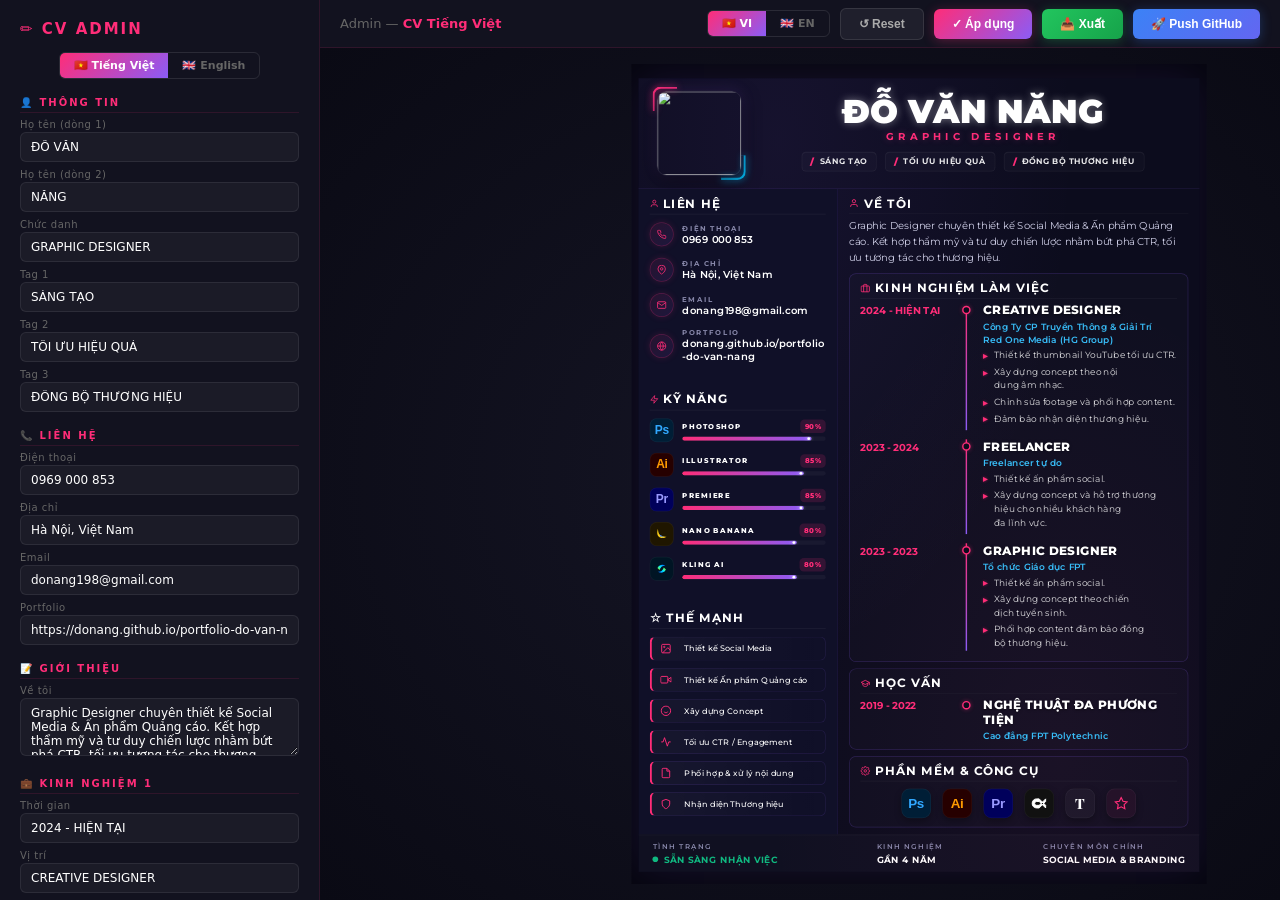
==== CV-Admin/index.html @ dd550625 "Add GitHub Direct Push" ====
<!DOCTYPE html>
<html lang="vi">
<head>
<meta charset="UTF-8">
<meta name="viewport" content="width=device-width,initial-scale=1">
<title>CV Admin</title>
<style>
*{margin:0;padding:0;box-sizing:border-box}
:root{--pk:#ff2d78;--bg:#0a0a14;--card:#12121f;--bdr:rgba(255,45,120,.12)}
body{background:var(--bg);font-family:'Segoe UI',system-ui,sans-serif;color:#e0e0e0;overflow:hidden;height:100vh}

/* === DESKTOP LAYOUT === */
.app{display:flex;height:100vh}
.panel{width:320px;background:var(--card);padding:20px;overflow-y:auto;border-right:1px solid var(--bdr);flex-shrink:0}
.right-side{flex:1;display:flex;flex-direction:column;overflow:hidden}
.toolbar{height:48px;background:var(--card);display:flex;align-items:center;padding:0 20px;gap:10px;border-bottom:1px solid var(--bdr)}
.toolbar .t{font-size:13px;color:#666;flex:1}.toolbar b{color:var(--pk)}
.preview{flex:1;overflow:hidden;display:flex;justify-content:center;align-items:flex-start;padding:16px;background:radial-gradient(ellipse,#151525,var(--bg))}

/* === FORM === */
.panel h2{font-size:15px;color:var(--pk);margin:0 0 14px;letter-spacing:2px}
.panel h3{font-size:10px;color:var(--pk);margin:18px 0 6px;letter-spacing:2px;padding-bottom:4px;border-bottom:1px solid var(--bdr)}
.f{margin-bottom:7px}
.f label{display:block;font-size:10px;color:#666;margin-bottom:2px;letter-spacing:.5px}
.f input,.f textarea{width:100%;background:rgba(255,255,255,.04);border:1px solid rgba(255,255,255,.08);color:#fff;padding:7px 10px;border-radius:6px;font-size:12px;font-family:inherit;transition:border .2s}
.f textarea{resize:vertical;min-height:44px}
.f input:focus,.f textarea:focus{border-color:var(--pk);outline:none;box-shadow:0 0 8px rgba(255,45,120,.12)}

/* === BUTTONS === */
.btn{padding:8px 18px;border:none;border-radius:6px;font-size:12px;cursor:pointer;font-weight:600}
.btn-go{background:linear-gradient(135deg,#ff2d78,#8b5cf6);color:#fff;box-shadow:0 2px 12px rgba(255,45,120,.3)}
.btn-go:hover{opacity:.9}
.btn-rs{background:rgba(255,255,255,.06);color:#aaa;border:1px solid rgba(255,255,255,.1)}
.btn-dl{background:linear-gradient(135deg,#22c55e,#16a34a);color:#fff;box-shadow:0 2px 12px rgba(34,197,94,.3)}
.btn-dl:hover{opacity:.9}
.btn-push{background:linear-gradient(135deg,#3b82f6,#6366f1);color:#fff;box-shadow:0 2px 12px rgba(59,130,246,.3)}
.btn-push:hover{opacity:.9}
.lang-tog{display:flex;border-radius:6px;overflow:hidden;border:1px solid rgba(255,255,255,.1)}
.lang-tog button{padding:6px 14px;border:none;font-size:11px;font-weight:700;cursor:pointer;background:transparent;color:#666;font-family:inherit;transition:all .2s}
.lang-tog button.on{background:linear-gradient(135deg,#ff2d78,#8b5cf6);color:#fff}

/* === CV FRAME === */
.cv-wrap{width:814px;transform-origin:top center}
.cv-frame{width:814px;height:1160px;border:none;display:block;overflow:hidden}

/* === TOAST === */
.toast{position:fixed;bottom:20px;left:50%;transform:translateX(-50%) translateY(80px);background:#22c55e;color:#fff;padding:10px 24px;border-radius:8px;font-size:13px;font-weight:600;z-index:200;transition:transform .3s}
.toast.show{transform:translateX(-50%) translateY(0)}
.toast.warn{background:linear-gradient(135deg,#f59e0b,#d97706)}
.modal-overlay{display:none;position:fixed;inset:0;background:rgba(0,0,0,.6);z-index:300;justify-content:center;align-items:center}
.modal-overlay.show{display:flex}
.modal-box{background:#1a1a2e;border:1px solid var(--bdr);border-radius:12px;padding:24px;max-width:320px;width:90%;text-align:center}
.modal-box p{font-size:14px;color:#ccc;margin-bottom:16px;line-height:1.5}
.modal-box button{padding:10px 28px;border:none;border-radius:8px;background:linear-gradient(135deg,#ff2d78,#8b5cf6);color:#fff;font-size:13px;font-weight:600;cursor:pointer}

/* === MOBILE === */
.mob-bar{display:none;height:56px;background:rgba(18,18,31,.85);backdrop-filter:blur(16px);-webkit-backdrop-filter:blur(16px);border-bottom:1px solid rgba(255,45,120,.08);position:sticky;top:0;z-index:50;padding:0 4px;gap:4px}
.mob-bar button{flex:1;border:none;background:none;color:#555;font-size:13px;font-weight:700;cursor:pointer;font-family:inherit;height:100%;letter-spacing:.5px;transition:color .25s;position:relative}
.mob-bar button.on{color:#fff}
.mob-bar button.on::after{content:'';position:absolute;bottom:0;left:16%;width:68%;height:3px;background:linear-gradient(90deg,#ff2d78,#8b5cf6);border-radius:3px 3px 0 0;animation:slideIn .3s ease}
@keyframes slideIn{from{transform:scaleX(0)}to{transform:scaleX(1)}}
.fab{display:none;position:fixed;bottom:24px;right:20px;z-index:99;padding:14px 28px;border:none;border-radius:16px;background:linear-gradient(135deg,#ff2d78,#8b5cf6);color:#fff;font-size:14px;font-weight:700;cursor:pointer;box-shadow:0 4px 24px rgba(255,45,120,.35),0 0 40px rgba(139,92,246,.15);transition:transform .2s}
.fab:active{transform:scale(.95)}
@keyframes fabPulse{0%,100%{box-shadow:0 4px 24px rgba(255,45,120,.35)}50%{box-shadow:0 4px 32px rgba(255,45,120,.5),0 0 50px rgba(139,92,246,.2)}}

@media(max-width:900px){
  body{overflow:auto;height:auto}
  .app{flex-direction:column;height:auto;min-height:100vh}
  .panel{width:100%;border-right:none;border-bottom:none;padding:20px 16px}
  .panel h2{text-align:center;font-size:16px}
  .right-side{min-height:auto}
  .toolbar{display:none}
  .mob-bar{display:flex}
  .fab{display:block;animation:fabPulse 3s infinite}
  .preview{padding:8px;overflow-x:hidden;display:block}
  .cv-wrap{transform-origin:top left}
  .panel.hide{display:none}
  .right-side.hide{display:none}
  .f input,.f textarea{padding:10px 12px;font-size:13px;border-radius:8px;background:rgba(255,255,255,.06)}
  .panel h3{font-size:11px;margin:16px 0 8px;padding-bottom:6px}
}
</style>
</head>
<body>

<div class="mob-bar">
  <button class="on" onclick="mobTab('edit',this)">✏️ Chỉnh sửa</button>
  <button onclick="mobTab('preview',this)">👁️ Xem trước</button>
</div>

<div class="app">
<div class="panel" id="panelEl">
<h2>✏️ CV ADMIN</h2>
<div style="display:flex;justify-content:center;margin-bottom:14px">
<div class="lang-tog">
  <button class="on" onclick="switchLang('vi',this)">🇻🇳 Tiếng Việt</button>
  <button onclick="switchLang('en',this)">🇬🇧 English</button>
</div>
</div>

<h3>👤 THÔNG TIN</h3>
<div class="f"><label>Họ tên (dòng 1)</label><input id="fname" value="ĐỖ VĂN"></div>
<div class="f"><label>Họ tên (dòng 2)</label><input id="lname" value="NĂNG"></div>
<div class="f"><label>Chức danh</label><input id="role" value="GRAPHIC DESIGNER"></div>
<div class="f"><label>Tag 1</label><input id="tag1" value="SÁNG TẠO"></div>
<div class="f"><label>Tag 2</label><input id="tag2" value="TỐI ƯU HIỆU QUẢ"></div>
<div class="f"><label>Tag 3</label><input id="tag3" value="ĐỒNG BỘ THƯƠNG HIỆU"></div>

<h3>📞 LIÊN HỆ</h3>
<div class="f"><label>Điện thoại</label><input id="phone" value="0969 000 853"></div>
<div class="f"><label>Địa chỉ</label><input id="address" value="Hà Nội, Việt Nam"></div>
<div class="f"><label>Email</label><input id="email" value="donang198@gmail.com"></div>
<div class="f"><label>Portfolio</label><input id="portfolio" value="https://donang.github.io/portfolio-do-van-nang/"></div>

<h3>📝 GIỚI THIỆU</h3>
<div class="f"><label>Về tôi</label><textarea id="about" rows="3">Graphic Designer chuyên thiết kế Social Media &amp; Ấn phẩm Quảng cáo. Kết hợp thẩm mỹ và tư duy chiến lược nhằm bứt phá CTR, tối ưu tương tác cho thương hiệu.</textarea></div>

<h3>💼 KINH NGHIỆM 1</h3>
<div class="f"><label>Thời gian</label><input id="e1t" value="2024 - HIỆN TẠI"></div>
<div class="f"><label>Vị trí</label><input id="e1j" value="CREATIVE DESIGNER"></div>
<div class="f"><label>Công ty</label><textarea id="e1c" rows="2">Công Ty CP Truyền Thông &amp; Giải Trí
Red One Media (HG Group)</textarea></div>
<div class="f"><label>Mô tả (mỗi dòng = 1 bullet)</label><textarea id="e1d" rows="4">Thiết kế thumbnail YouTube tối ưu CTR.
Xây dựng concept theo nội dung âm nhạc.
Chỉnh sửa footage và phối hợp content.
Đảm bảo nhận diện thương hiệu.</textarea></div>

<h3>💼 KINH NGHIỆM 2</h3>
<div class="f"><label>Thời gian</label><input id="e2t" value="2023 - 2024"></div>
<div class="f"><label>Vị trí</label><input id="e2j" value="FREELANCER"></div>
<div class="f"><label>Công ty</label><input id="e2c" value="Freelancer tự do"></div>
<div class="f"><label>Mô tả</label><textarea id="e2d" rows="2">Thiết kế ấn phẩm social.
Xây dựng concept và hỗ trợ thương hiệu cho nhiều khách hàng đa lĩnh vực.</textarea></div>

<h3>💼 KINH NGHIỆM 3</h3>
<div class="f"><label>Thời gian</label><input id="e3t" value="2023 - 2023"></div>
<div class="f"><label>Vị trí</label><input id="e3j" value="GRAPHIC DESIGNER"></div>
<div class="f"><label>Công ty</label><input id="e3c" value="Tổ chức Giáo dục FPT"></div>
<div class="f"><label>Mô tả</label><textarea id="e3d" rows="3">Thiết kế ấn phẩm social.
Xây dựng concept theo chiến dịch tuyển sinh.
Phối hợp content đảm bảo đồng bộ thương hiệu.</textarea></div>

<h3>🎓 HỌC VẤN</h3>
<div class="f"><label>Thời gian</label><input id="edt" value="2019 - 2022"></div>
<div class="f"><label>Ngành</label><input id="edm" value="NGHỆ THUẬT ĐA PHƯƠNG TIỆN"></div>
<div class="f"><label>Trường</label><input id="eds" value="Cao đẳng FPT Polytechnic"></div>

<h3>📊 FOOTER</h3>
<div class="f"><label>Tình trạng</label><input id="fs" value="SẴN SÀNG NHẬN VIỆC"></div>
<div class="f"><label>Kinh nghiệm</label><input id="fe" value="GẦN 4 NĂM"></div>
<div class="f"><label>Chuyên môn</label><input id="fc" value="SOCIAL MEDIA &amp; BRANDING"></div>

<h3>⚙️ GITHUB</h3>
<div class="f"><label>Personal Access Token</label><input id="ghToken" type="password" placeholder="ghp_xxxx..."></div>
<div class="f"><label>Repository (owner/repo)</label><input id="ghRepo" value="donang/cv-do-van-nang"></div>
<div style="font-size:10px;color:#555;margin-top:4px">Token lưu trên browser, không gửi đi đâu</div>
</div>

<div class="right-side" id="rightEl">
<div class="toolbar">
  <div class="t">Admin — <b id="cvTitle">CV Tiếng Việt</b></div>
  <div class="lang-tog">
    <button class="on" onclick="switchLang('vi',this)">🇻🇳 VI</button>
    <button onclick="switchLang('en',this)">🇬🇧 EN</button>
  </div>
  <button class="btn btn-rs" onclick="location.reload()">↺ Reset</button>
  <button class="btn btn-go" onclick="apply()">✓ Áp dụng</button>
  <button class="btn btn-dl" onclick="exportHTML()">📥 Xuất</button>
  <button class="btn btn-push" onclick="pushToGitHub()">🚀 Push GitHub</button>
</div>
<div class="preview" id="pv">
  <div class="cv-wrap" id="cvWrap">
    <iframe class="cv-frame" id="fr" src="../index.html" scrolling="no"></iframe>
  </div>
</div>
</div>
</div>

<button class="fab" onclick="apply()">✓ Áp dụng</button>
<button class="fab" style="bottom:80px;background:linear-gradient(135deg,#22c55e,#16a34a);font-size:13px;padding:12px 20px" onclick="exportHTML()">📥 Xuất</button>
<button class="fab" style="bottom:136px;background:linear-gradient(135deg,#3b82f6,#6366f1);font-size:13px;padding:12px 20px" onclick="pushToGitHub()">🚀 Push</button>
<div class="toast" id="toast">✅ Đã cập nhật!</div>
<div class="modal-overlay" id="modal">
  <div class="modal-box">
    <p id="modalMsg">⚠️ Vui lòng chuyển sang tab "Xem trước" trước!</p>
    <button onclick="document.getElementById('modal').classList.remove('show')">OK</button>
  </div>
</div>

<script>
var fr=document.getElementById('fr');
var currentLang='vi';
var langData={
  vi:{src:'../index.html',title:'CV Tiếng Việt',
    fname:'ĐỖ VĂN',lname:'NĂNG',role:'GRAPHIC DESIGNER',
    tag1:'SÁNG TẠO',tag2:'TỐI ƯU HIỆU QUẢ',tag3:'ĐỒNG BỘ THƯƠNG HIỆU',
    phone:'0969 000 853',address:'Hà Nội, Việt Nam',email:'donang198@gmail.com',
    portfolio:'https://donang.github.io/portfolio-do-van-nang/',
    about:'Graphic Designer chuyên thiết kế Social Media & Ấn phẩm Quảng cáo. Kết hợp thẩm mỹ và tư duy chiến lược nhằm bứt phá CTR, tối ưu tương tác cho thương hiệu.',
    e1t:'2024 - HIỆN TẠI',e1j:'CREATIVE DESIGNER',e1c:'Công Ty CP Truyền Thông & Giải Trí\nRed One Media (HG Group)',
    e1d:'Thiết kế thumbnail YouTube tối ưu CTR.\nXây dựng concept theo nội dung âm nhạc.\nChỉnh sửa footage và phối hợp content.\nĐảm bảo nhận diện thương hiệu.',
    e2t:'2023 - 2024',e2j:'FREELANCER',e2c:'Freelancer tự do',
    e2d:'Thiết kế ấn phẩm social.\nXây dựng concept và hỗ trợ thương hiệu cho nhiều khách hàng đa lĩnh vực.',
    e3t:'2023 - 2023',e3j:'GRAPHIC DESIGNER',e3c:'Tổ chức Giáo dục FPT',
    e3d:'Thiết kế ấn phẩm social.\nXây dựng concept theo chiến dịch tuyển sinh.\nPhối hợp content đảm bảo đồng bộ thương hiệu.',
    edt:'2019 - 2022',edm:'NGHỆ THUẬT ĐA PHƯƠNG TIỆN',eds:'Cao đẳng FPT Polytechnic',
    fs:'SẴN SÀNG NHẬN VIỆC',fe:'GẦN 4 NĂM',fc:'SOCIAL MEDIA & BRANDING'},
  en:{src:'../CV-English/index.html',title:'CV English',
    fname:'DO VAN',lname:'NANG',role:'GRAPHIC DESIGNER',
    tag1:'CREATIVE',tag2:'PERFORMANCE-DRIVEN',tag3:'BRAND CONSISTENCY',
    phone:'0969 000 853',address:'Hanoi, Vietnam',email:'donang198@gmail.com',
    portfolio:'https://donang.github.io/portfolio-do-van-nang/',
    about:'Graphic Designer specializing in Social Media & Advertising Collateral. Combining aesthetics with strategic thinking to boost CTR and optimize brand engagement.',
    e1t:'2024 - PRESENT',e1j:'CREATIVE DESIGNER',e1c:'Red One Media JSC\n(HG Group)',
    e1d:'Designed YouTube thumbnails optimized for CTR.\nDeveloped concepts aligned with music content.\nEdited footage and coordinated content production.\nEnsured brand identity consistency.',
    e2t:'2023 - 2024',e2j:'FREELANCER',e2c:'Freelance',
    e2d:'Designed social media collateral.\nDeveloped concepts and supported branding for multi-industry clients.',
    e3t:'2023 - 2023',e3j:'GRAPHIC DESIGNER',e3c:'FPT Education',
    e3d:'Designed social media collateral.\nDeveloped concepts for enrollment campaigns.\nCoordinated content to ensure brand consistency.',
    edt:'2019 - 2022',edm:'MULTIMEDIA ARTS',eds:'FPT Polytechnic College',
    fs:'AVAILABLE',fe:'3+ YEARS',fc:'SOCIAL MEDIA & BRANDING'}
};

function switchLang(lang,btn){
  currentLang=lang;
  var data=langData[lang];
  document.querySelectorAll('.lang-tog button').forEach(function(b){b.classList.remove('on')});
  document.querySelectorAll('.lang-tog').forEach(function(tog){
    tog.querySelectorAll('button').forEach(function(b){
      var t=b.textContent;
      if(lang==='vi'&&(t.indexOf('VI')>-1||t.indexOf('Việt')>-1))b.classList.add('on');
      if(lang==='en'&&(t.indexOf('EN')>-1||t.indexOf('English')>-1))b.classList.add('on');
    });
  });
  var ct=document.getElementById('cvTitle');if(ct)ct.textContent=data.title;
  var fields=['fname','lname','role','tag1','tag2','tag3','phone','address','email','portfolio','about','e1t','e1j','e1c','e1d','e2t','e2j','e2c','e2d','e3t','e3j','e3c','e3d','edt','edm','eds','fs','fe','fc'];
  fields.forEach(function(f){var el=document.getElementById(f);if(el)el.value=data[f]||'';});
  fr.src=data.src;
  fr.onload=function(){fit();updateCV();};
}
function fit(){
  var pv=document.getElementById('pv');
  var wrap=document.getElementById('cvWrap');
  if(!pv||!wrap)return;
  var pw=pv.clientWidth-32;
  var ph=pv.clientHeight||window.innerHeight-48;
  ph=ph-32;
  var s=Math.min(pw/814,ph/1160,1);
  if(s<0.15)s=pw/814;
  wrap.style.transform='scale('+s+')';
  wrap.style.width='814px';
  wrap.style.height='1160px';
  wrap.style.marginBottom=(1160*(s-1))+'px';
  wrap.style.marginRight=(814*(s-1))+'px';
}
window.addEventListener('resize',fit);
fr.addEventListener('load',fit);

function updateCV(){
  var d;
  try{d=fr.contentDocument||fr.contentWindow.document}catch(e){}
  if(!d||!d.querySelector('.nw'))return false;
  var $=function(id){return document.getElementById(id).value};

  d.querySelector('.nw').textContent=$('fname');
  d.querySelector('.ng').textContent=$('lname');
  d.querySelector('.role').textContent=$('role');

  var tags=d.querySelectorAll('.tag');
  ['tag1','tag2','tag3'].forEach(function(id,i){
    if(tags[i])tags[i].innerHTML='<span class="t-icon">/</span> '+$(id);
  });

  var ci=d.querySelectorAll('.ci-tx strong');
  if(ci[0])ci[0].textContent=$('phone');
  if(ci[1])ci[1].textContent=$('address');
  if(ci[2])ci[2].textContent=$('email');
  var lk=d.querySelector('.clink');
  if(lk){lk.href=$('portfolio');lk.textContent=$('portfolio').replace('https://','');}

  d.querySelector('.atxt').textContent=$('about');

  var tl=d.querySelectorAll('.tl-i');
  function setE(i,t,j,c,dd){
    if(!tl[i])return;
    tl[i].querySelector('.tl-d').textContent=$(t);
    tl[i].querySelector('.jt').textContent=$(j);
    tl[i].querySelector('.jc').innerHTML=$(c).replace(/\n/g,'<br>');
    var ul=tl[i].querySelector('.jd');
    if(ul){var ls=$(dd).trim().split('\n').filter(function(l){return l});
    ul.innerHTML=ls.map(function(l){return'<li>'+l+'</li>'}).join('');}
  }
  setE(0,'e1t','e1j','e1c','e1d');
  setE(1,'e2t','e2j','e2c','e2d');
  setE(2,'e3t','e3j','e3c','e3d');

  if(tl[3]){
    tl[3].querySelector('.tl-d').textContent=$('edt');
    tl[3].querySelector('.jt').textContent=$('edm');
    tl[3].querySelector('.jc').textContent=$('eds');
  }

  var ev=d.querySelectorAll('.ed-val');
  if(ev[0])ev[0].innerHTML='<span class="pulse-dot"></span> '+$('fs');
  if(ev[1])ev[1].textContent=$('fe');
  if(ev[2])ev[2].textContent=$('fc');
  return true;
}

function apply(){
  if(!updateCV()){
    var md=document.getElementById('modal');
    document.getElementById('modalMsg').textContent='⚠️ Vui lòng chuyển sang tab "Xem trước" trước!';
    md.classList.add('show');
    return;
  }
  var tt=document.getElementById('toast');
  tt.classList.add('show');setTimeout(function(){tt.classList.remove('show')},1800);
}

// Live update khi gõ
document.querySelectorAll('.panel input,.panel textarea').forEach(function(el){
  el.addEventListener('input',function(){updateCV()});
});

function mobTab(v,btn){
  document.querySelectorAll('.mob-bar button').forEach(function(b){b.classList.remove('on')});
  btn.classList.add('on');
  var p=document.getElementById('panelEl'),r=document.getElementById('rightEl');
  if(v==='edit'){p.classList.remove('hide');r.classList.add('hide');}
  else{p.classList.add('hide');r.classList.remove('hide');setTimeout(fit,100);}
}

function exportHTML(){
  updateCV();
  var d;
  try{d=fr.contentDocument||fr.contentWindow.document}catch(e){}
  if(!d){
    var md=document.getElementById('modal');
    document.getElementById('modalMsg').textContent='⚠️ Không thể xuất — CV chưa load!';
    md.classList.add('show');
    return;
  }
  var html='<!DOCTYPE html>\n'+d.documentElement.outerHTML;
  var blob=new Blob([html],{type:'text/html;charset=utf-8'});
  var a=document.createElement('a');
  a.href=URL.createObjectURL(blob);
  var fname=currentLang==='en'?'CV-English-index.html':'index.html';
  a.download=fname;
  a.click();
  URL.revokeObjectURL(a.href);
  var label=currentLang==='en'?'CV English':'CV Tiếng Việt';
  var tt=document.getElementById('toast');
  tt.textContent='📥 Đã xuất '+label+'!';
  tt.classList.add('show');
  setTimeout(function(){tt.classList.remove('show');tt.textContent='✅ Đã cập nhật!'},2500);
}

async function pushToGitHub(){
  updateCV();
  var d;
  try{d=fr.contentDocument||fr.contentWindow.document}catch(e){}
  if(!d) return alert("CV chưa load!");
  
  var token = document.getElementById('ghToken').value.trim();
  var repo = document.getElementById('ghRepo').value.trim();
  
  if(!token || !repo) {
    alert("⚠️ Vui lòng nhập GitHub Token và Repository trước khi Push!");
    return;
  }
  
  // Lưu token vào localStorage
  localStorage.setItem('ghToken', token);
  localStorage.setItem('ghRepo', repo);
  
  var path = currentLang === 'en' ? 'CV-English/index.html' : 'index.html';
  var html = '<!DOCTYPE html>\n' + d.documentElement.outerHTML;
  // B64 encode unicode safe
  var contentBase64 = btoa(unescape(encodeURIComponent(html)));
  
  var tt=document.getElementById('toast');
  tt.textContent='⏳ Đang push lên GitHub...';
  tt.classList.add('show');
  
  try {
    var url = 'https://api.github.com/repos/' + repo + '/contents/' + path;
    var headers = {
      'Authorization': 'token ' + token,
      'Accept': 'application/vnd.github.v3+json'
    };
    
    // Lấy sha của file cũ (để ghi đè)
    var getRes = await fetch(url, { headers: headers });
    var sha = '';
    if(getRes.ok) {
      var getJson = await getRes.json();
      sha = getJson.sha;
    }
    
    // Gửi file mới
    var body = {
      message: 'Update CV via Admin Panel (' + currentLang.toUpperCase() + ')',
      content: contentBase64
    };
    if(sha) body.sha = sha;
    
    var putRes = await fetch(url, {
      method: 'PUT',
      headers: headers,
      body: JSON.stringify(body)
    });
    
    if(!putRes.ok) {
      var errText = await putRes.text();
      throw new Error(errText);
    }
    
    tt.textContent='🚀 Push thành công!';
    setTimeout(function(){tt.classList.remove('show');tt.textContent='✅ Đã cập nhật!'}, 2500);
    
  } catch(e) {
    alert("Lỗi push: " + e.message);
    tt.classList.remove('show');
    tt.textContent='✅ Đã cập nhật!';
  }
}

// Load cấu hình đã lưu
window.addEventListener('DOMContentLoaded', function(){
  var tk = localStorage.getItem('ghToken');
  var rp = localStorage.getItem('ghRepo');
  if(tk) document.getElementById('ghToken').value = tk;
  if(rp) document.getElementById('ghRepo').value = rp;
});
</script>
</body>
</html>
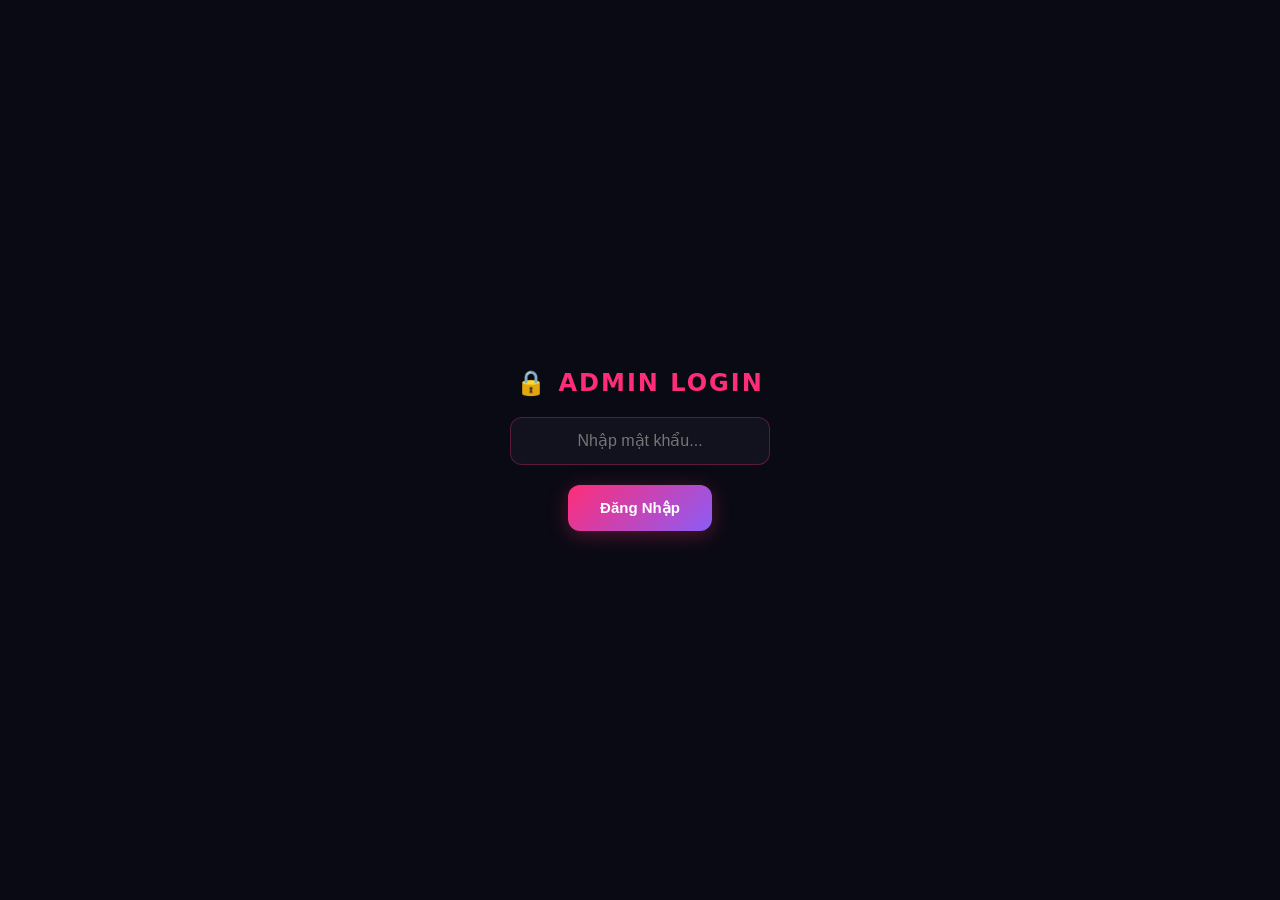
==== commit d96a2cdd: "Add password protection and visible token" ====
--- a/CV-Admin/index.html
+++ b/CV-Admin/index.html
@@ -52,6 +52,13 @@
 .modal-box{background:#1a1a2e;border:1px solid var(--bdr);border-radius:12px;padding:24px;max-width:320px;width:90%;text-align:center}
 .modal-box p{font-size:14px;color:#ccc;margin-bottom:16px;line-height:1.5}
 .modal-box button{padding:10px 28px;border:none;border-radius:8px;background:linear-gradient(135deg,#ff2d78,#8b5cf6);color:#fff;font-size:13px;font-weight:600;cursor:pointer}
+
+/* === LOGIN OVERLAY === */
+#loginOverlay{position:fixed;top:0;left:0;width:100%;height:100%;background:#0a0a14;z-index:99999;display:flex;flex-direction:column;align-items:center;justify-content:center;color:#fff}
+#loginOverlay h2{font-size:24px;margin-bottom:20px;color:var(--pk);letter-spacing:2px}
+#loginOverlay input{padding:14px 20px;font-size:16px;border-radius:12px;border:1px solid rgba(255,45,120,.3);background:#12121f;color:#fff;text-align:center;margin-bottom:20px;width:260px;outline:none}
+#loginOverlay input:focus{border-color:var(--pk);box-shadow:0 0 12px rgba(255,45,120,.2)}
+#loginOverlay button{padding:14px 32px;font-size:15px;font-weight:700;border-radius:12px;border:none;background:linear-gradient(135deg,#ff2d78,#8b5cf6);color:#fff;cursor:pointer;box-shadow:0 4px 20px rgba(255,45,120,.3)}
 
 /* === MOBILE === */
 .mob-bar{display:none;height:56px;background:rgba(18,18,31,.85);backdrop-filter:blur(16px);-webkit-backdrop-filter:blur(16px);border-bottom:1px solid rgba(255,45,120,.08);position:sticky;top:0;z-index:50;padding:0 4px;gap:4px}
@@ -83,6 +90,13 @@
 </head>
 <body>
 
+<!-- LOGIN OVERLAY -->
+<div id="loginOverlay">
+  <h2>🔒 ADMIN LOGIN</h2>
+  <input type="password" id="adminPwd" placeholder="Nhập mật khẩu..." onkeypress="if(event.key==='Enter')checkPwd()">
+  <button onclick="checkPwd()">Đăng Nhập</button>
+</div>
+
 <div class="mob-bar">
   <button class="on" onclick="mobTab('edit',this)">✏️ Chỉnh sửa</button>
   <button onclick="mobTab('preview',this)">👁️ Xem trước</button>
@@ -151,7 +165,7 @@
 <div class="f"><label>Chuyên môn</label><input id="fc" value="SOCIAL MEDIA &amp; BRANDING"></div>
 
 <h3>⚙️ GITHUB</h3>
-<div class="f"><label>Personal Access Token</label><input id="ghToken" type="password" placeholder="ghp_xxxx..."></div>
+<div class="f"><label>Personal Access Token</label><input id="ghToken" type="text" placeholder="ghp_xxxx..."></div>
 <div class="f"><label>Repository (owner/repo)</label><input id="ghRepo" value="donang/cv-do-van-nang"></div>
 <div style="font-size:10px;color:#555;margin-top:4px">Token lưu trên browser, không gửi đi đâu</div>
 </div>
@@ -190,6 +204,16 @@
 <script>
 var fr=document.getElementById('fr');
 var currentLang='vi';
+
+function checkPwd(){
+  var p=document.getElementById('adminPwd').value;
+  if(p==='000853'){
+    document.getElementById('loginOverlay').style.display='none';
+  }else{
+    alert('❌ Sai mật khẩu!');
+  }
+}
+
 var langData={
   vi:{src:'../index.html',title:'CV Tiếng Việt',
     fname:'ĐỖ VĂN',lname:'NĂNG',role:'GRAPHIC DESIGNER',
